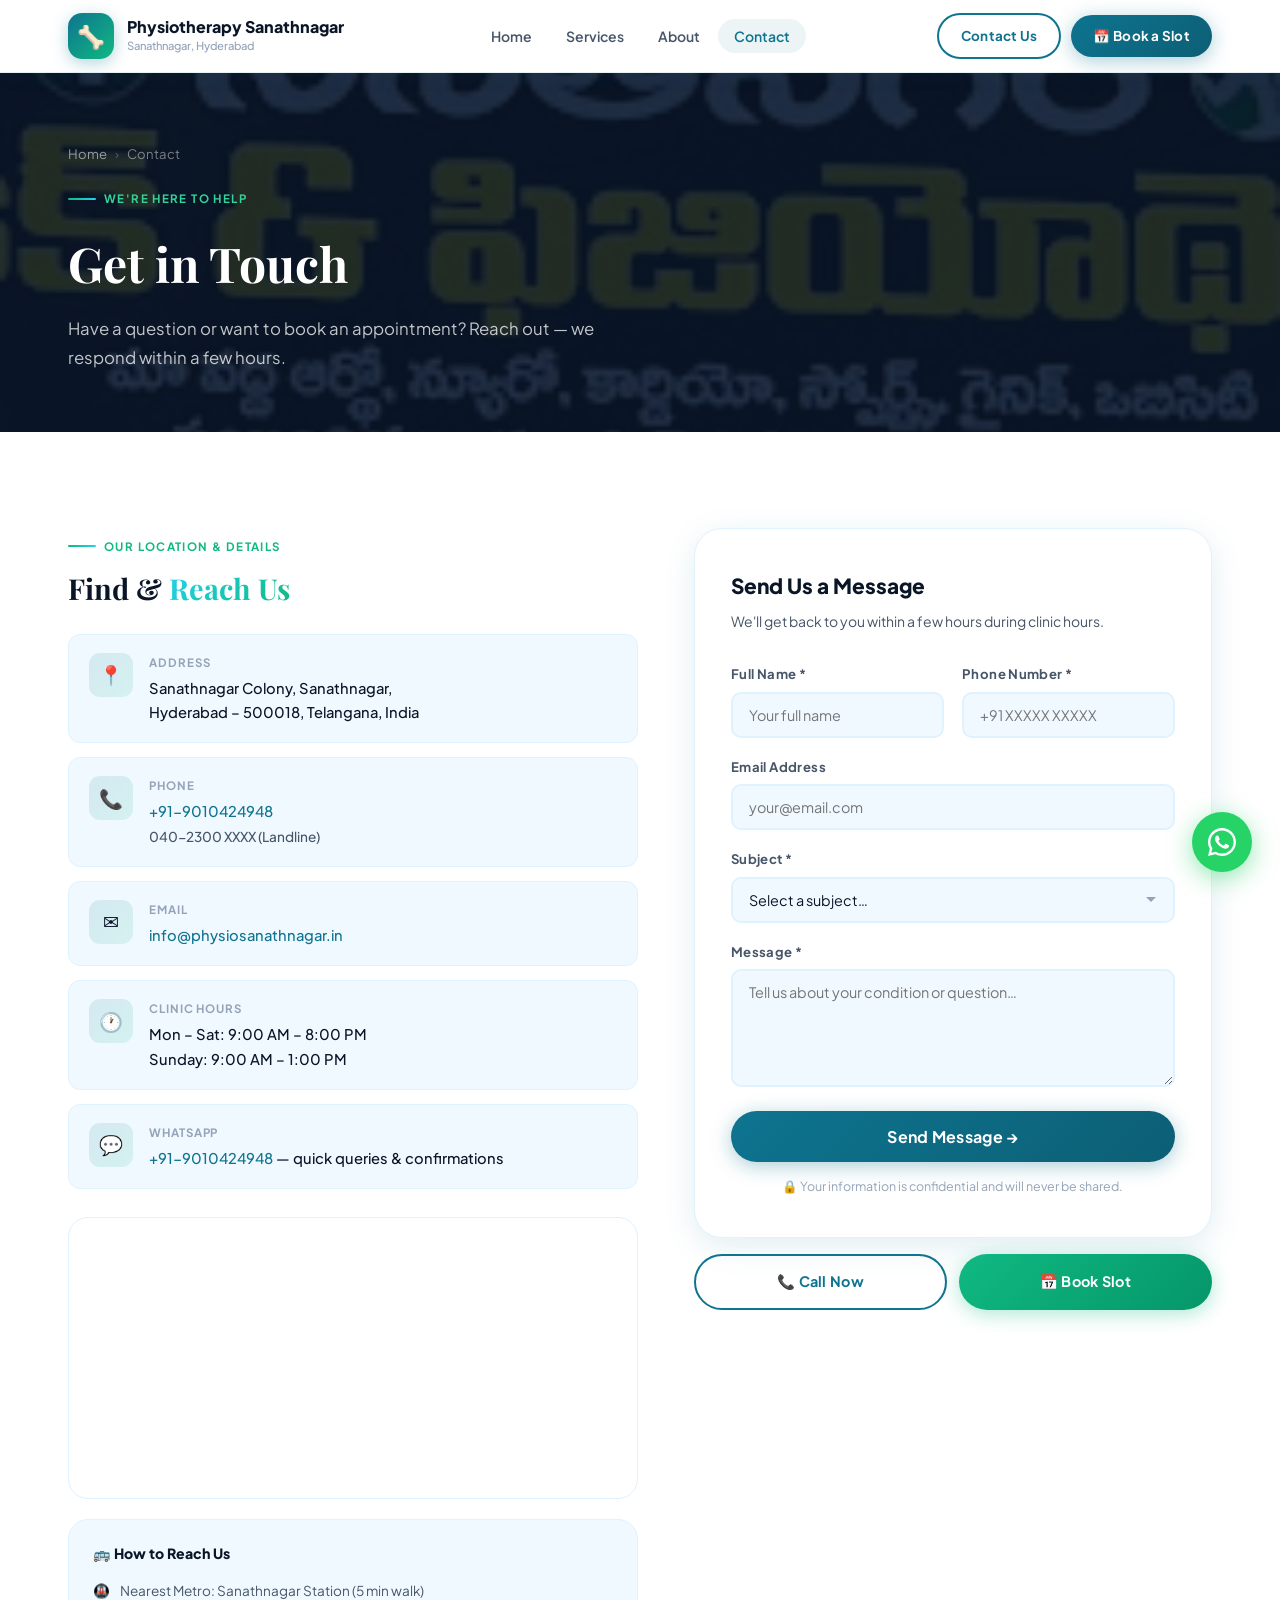
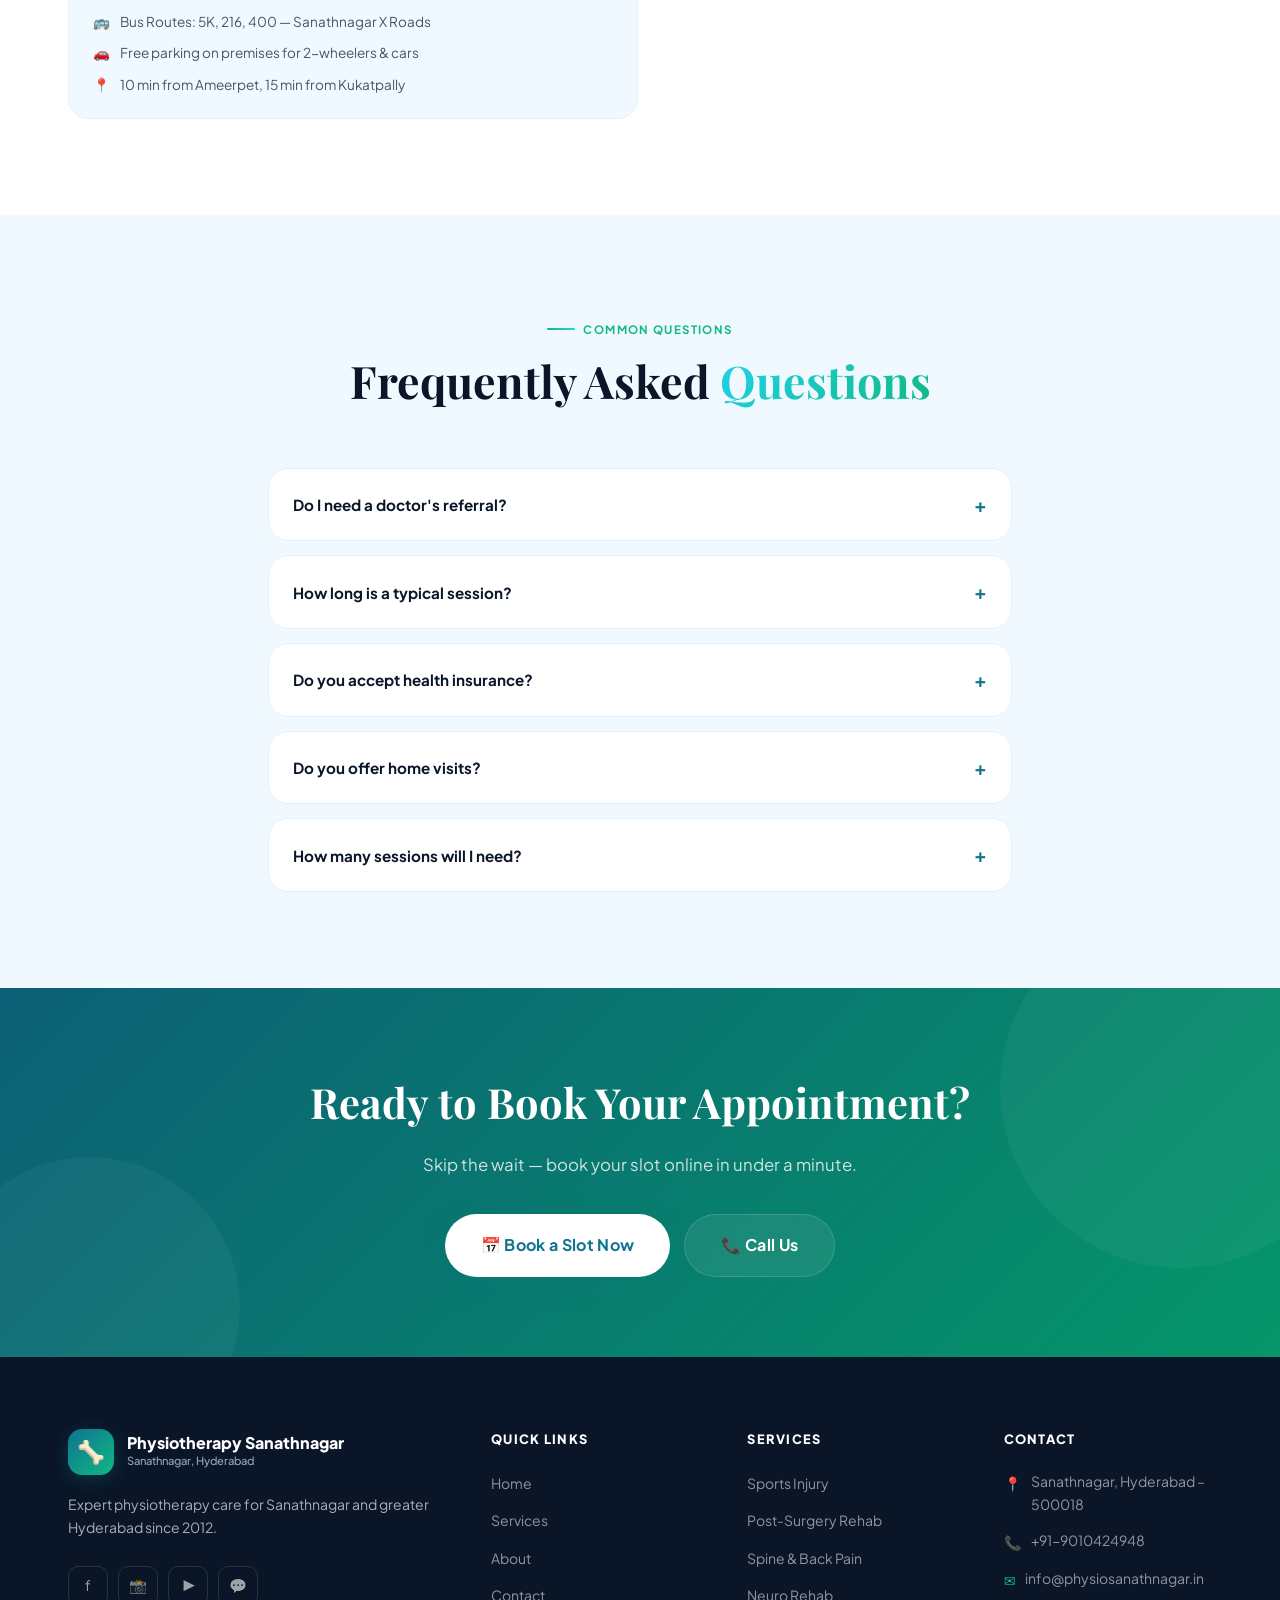
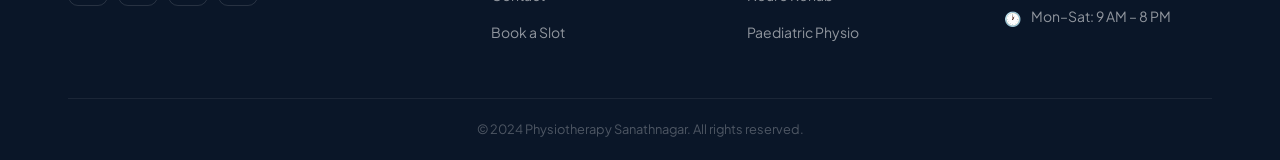
==== contact.html @ c2a73ce1 "Initial commit: Physiotherapy Sanathnagar website - 5-page static site (Home, Services, About, Conta" ====
﻿<!DOCTYPE html>
<html lang="en">
<head>
  <meta charset="UTF-8" />
  <meta name="viewport" content="width=device-width, initial-scale=1.0" />
  <title>Contact Us | Physiotherapy Sanathnagar, Hyderabad</title>
  <meta name="description" content="Contact Physiotherapy Sanathnagar. Call, email, or visit us at Sanathnagar, Hyderabad. Send us a message and we'll get back to you promptly." />
  <link rel="stylesheet" href="css/styles.css" />
</head>
<body>

<nav class="navbar">
  <div class="container">
    <div class="nav-inner">
      <a href="index.html" class="nav-logo">
        <div class="logo-icon">🦴</div>
        <div class="logo-text">
          <span class="logo-name">Physiotherapy Sanathnagar</span>
          <span class="logo-sub">Sanathnagar, Hyderabad</span>
        </div>
      </a>
      <ul class="nav-links">
        <li><a href="index.html">Home</a></li>
        <li><a href="services.html">Services</a></li>
        <li><a href="about.html">About</a></li>
        <li><a href="contact.html" class="active">Contact</a></li>
      </ul>
      <div class="nav-cta">
        <a href="contact.html" class="btn btn-outline btn-sm">Contact Us</a>
        <a href="booking.html" class="btn btn-primary btn-sm">📅 Book a Slot</a>
      </div>
      <button class="hamburger" aria-label="Toggle menu"><span></span><span></span><span></span></button>
    </div>
  </div>
  <div class="nav-mobile">
    <a href="index.html">Home</a>
    <a href="services.html">Services</a>
    <a href="about.html">About</a>
    <a href="contact.html" class="active">Contact</a>
    <div class="mobile-cta">
      <a href="contact.html" class="btn btn-outline">Contact Us</a>
      <a href="booking.html" class="btn btn-primary">📅 Book a Slot</a>
    </div>
  </div>
</nav>

<!-- PAGE HERO -->
<section class="page-hero">
  <div class="page-hero-bg" style="background-image:url('images/12.jpg');"></div>
  <div class="container page-hero-content">
    <div class="breadcrumb">
      <a href="index.html">Home</a><span class="breadcrumb-sep">›</span><span>Contact</span>
    </div>
    <div class="eyebrow" style="color:#34d399;">We're Here to Help</div>
    <h1>Get in Touch</h1>
    <p>Have a question or want to book an appointment? Reach out — we respond within a few hours.</p>
  </div>
</section>

<!-- CONTACT MAIN -->
<section class="section">
  <div class="container">
    <div class="contact-grid">

      <!-- Left: Info + Map -->
      <div class="fade-in-left">
        <div class="eyebrow">Our Location &amp; Details</div>
        <h2 class="section-title" style="font-size:1.8rem;">Find &amp; <span>Reach Us</span></h2>

        <div class="contact-info-cards" style="margin-top:28px;">
          <div class="contact-info-card">
            <div class="contact-info-icon">📍</div>
            <div>
              <div class="contact-info-label">Address</div>
              <div class="contact-info-value">Sanathnagar Colony, Sanathnagar,<br>Hyderabad – 500018, Telangana, India</div>
            </div>
          </div>
          <div class="contact-info-card">
            <div class="contact-info-icon">📞</div>
            <div>
              <div class="contact-info-label">Phone</div>
              <div class="contact-info-value">
                <a href="tel:+919010424948">+91-9010424948</a><br>
                <a href="tel:+914023000000" style="font-size:0.85rem;color:var(--text-mid);">040-2300 XXXX (Landline)</a>
              </div>
            </div>
          </div>
          <div class="contact-info-card">
            <div class="contact-info-icon">✉️</div>
            <div>
              <div class="contact-info-label">Email</div>
              <div class="contact-info-value"><a href="mailto:info@physiosanathnagar.in">info@physiosanathnagar.in</a></div>
            </div>
          </div>
          <div class="contact-info-card">
            <div class="contact-info-icon">🕐</div>
            <div>
              <div class="contact-info-label">Clinic Hours</div>
              <div class="contact-info-value">Mon – Sat: 9:00 AM – 8:00 PM<br>Sunday: 9:00 AM – 1:00 PM</div>
            </div>
          </div>
          <div class="contact-info-card">
            <div class="contact-info-icon">💬</div>
            <div>
              <div class="contact-info-label">WhatsApp</div>
              <div class="contact-info-value"><a href="https://wa.me/919010424948" target="_blank" rel="noopener">+91-9010424948</a> — quick queries &amp; confirmations</div>
            </div>
          </div>
        </div>

        <!-- Map -->
        <div class="map-embed">
          <iframe
            src="https://www.google.com/maps/embed?pb=!1m18!1m12!1m3!1d30454.0!2d78.4150!3d17.4500!2m3!1f0!2f0!3f0!3m2!1i1024!2i768!4f13.1!3m3!1m2!1s0x3bcb91b4c0b2b1a7%3A0x123456789abcdef!2sSanathnagar%2C+Hyderabad%2C+Telangana!5e0!3m2!1sen!2sin!4v1700000000000"
            allowfullscreen="" loading="lazy" referrerpolicy="no-referrer-when-downgrade"
            title="Physiotherapy Sanathnagar location">
          </iframe>
        </div>

        <!-- How to reach -->
        <div style="margin-top:20px;background:var(--bg);border:1px solid var(--border);border-radius:var(--radius-lg);padding:22px 24px;">
          <h4 style="font-size:0.88rem;font-weight:800;color:var(--text-dark);margin-bottom:14px;">🚌 How to Reach Us</h4>
          <ul style="list-style:none;display:flex;flex-direction:column;gap:9px;">
            <li style="font-size:0.85rem;color:var(--text-mid);display:flex;gap:10px;"><span>🚇</span>Nearest Metro: Sanathnagar Station (5 min walk)</li>
            <li style="font-size:0.85rem;color:var(--text-mid);display:flex;gap:10px;"><span>🚌</span>Bus Routes: 5K, 216, 400 — Sanathnagar X Roads</li>
            <li style="font-size:0.85rem;color:var(--text-mid);display:flex;gap:10px;"><span>🚗</span>Free parking on premises for 2-wheelers &amp; cars</li>
            <li style="font-size:0.85rem;color:var(--text-mid);display:flex;gap:10px;"><span>📍</span>10 min from Ameerpet, 15 min from Kukatpally</li>
          </ul>
        </div>
      </div>

      <!-- Right: Form -->
      <div class="fade-in-right">
        <div class="form-card">
          <div class="form-title">Send Us a Message</div>
          <div class="form-sub">We'll get back to you within a few hours during clinic hours.</div>

          <form data-demo>
            <div class="form-row">
              <div class="form-group">
                <label for="contact-name">Full Name *</label>
                <input type="text" id="contact-name" name="name" placeholder="Your full name" required />
              </div>
              <div class="form-group">
                <label for="contact-phone">Phone Number *</label>
                <input type="tel" id="contact-phone" name="phone" placeholder="+91 XXXXX XXXXX" required />
              </div>
            </div>
            <div class="form-group">
              <label for="contact-email">Email Address</label>
              <input type="email" id="contact-email" name="email" placeholder="your@email.com" />
            </div>
            <div class="form-group">
              <label for="contact-subject">Subject *</label>
              <select id="contact-subject" name="subject" required>
                <option value="" disabled selected>Select a subject…</option>
                <option>Appointment Enquiry</option>
                <option>Treatment Information</option>
                <option>Pricing &amp; Packages</option>
                <option>Insurance &amp; Billing</option>
                <option>Feedback / Testimonial</option>
                <option>Other</option>
              </select>
            </div>
            <div class="form-group">
              <label for="contact-message">Message *</label>
              <textarea id="contact-message" name="message" placeholder="Tell us about your condition or question…" rows="5" required></textarea>
            </div>
            <button type="submit" class="btn btn-primary form-submit">Send Message →</button>
            <p class="form-note">🔒 Your information is confidential and will never be shared.</p>
          </form>
          <div class="success-msg">
            ✅ <strong>Message received!</strong><br><br>
            Thank you for reaching out. We'll contact you within a few hours during clinic hours.
          </div>
        </div>

        <div style="margin-top:16px;display:grid;grid-template-columns:1fr 1fr;gap:12px;">
          <a href="tel:+919010424948" class="btn btn-outline" style="justify-content:center;">📞 Call Now</a>
          <a href="booking.html" class="btn btn-accent" style="justify-content:center;">📅 Book Slot</a>
        </div>
      </div>

    </div>
  </div>
</section>

<!-- FAQ -->
<section class="section section-alt">
  <div class="container" style="max-width:800px;">
    <div class="section-header center">
      <div class="eyebrow">Common Questions</div>
      <h2 class="section-title">Frequently Asked <span>Questions</span></h2>
    </div>
    <div style="display:flex;flex-direction:column;gap:14px;" class="fade-in">
      <details style="background:var(--bg-white);border:1.5px solid var(--border);border-radius:var(--radius-lg);padding:20px 24px;transition:border-color 0.2s;">
        <summary style="font-weight:700;color:var(--text-dark);cursor:pointer;font-size:0.95rem;list-style:none;display:flex;justify-content:space-between;align-items:center;">Do I need a doctor's referral? <span style="color:var(--primary);font-size:1.2rem;">+</span></summary>
        <p style="margin-top:12px;font-size:0.875rem;color:var(--text-mid);line-height:1.7;">No referral needed — you can book directly. However, if you have X-rays, MRI scans, or medical reports, please bring them as they help us plan your treatment.</p>
      </details>
      <details style="background:var(--bg-white);border:1.5px solid var(--border);border-radius:var(--radius-lg);padding:20px 24px;">
        <summary style="font-weight:700;color:var(--text-dark);cursor:pointer;font-size:0.95rem;list-style:none;display:flex;justify-content:space-between;align-items:center;">How long is a typical session? <span style="color:var(--primary);font-size:1.2rem;">+</span></summary>
        <p style="margin-top:12px;font-size:0.875rem;color:var(--text-mid);line-height:1.7;">Initial assessment sessions are 45–60 minutes. Follow-up treatment sessions are 30–45 minutes. Duration varies based on your condition and treatment required.</p>
      </details>
      <details style="background:var(--bg-white);border:1.5px solid var(--border);border-radius:var(--radius-lg);padding:20px 24px;">
        <summary style="font-weight:700;color:var(--text-dark);cursor:pointer;font-size:0.95rem;list-style:none;display:flex;justify-content:space-between;align-items:center;">Do you accept health insurance? <span style="color:var(--primary);font-size:1.2rem;">+</span></summary>
        <p style="margin-top:12px;font-size:0.875rem;color:var(--text-mid);line-height:1.7;">Yes — we work with major health insurance providers including Medi-Assist, Star Health, and government schemes like Aarogyasri/EHS. Call us to confirm your plan.</p>
      </details>
      <details style="background:var(--bg-white);border:1.5px solid var(--border);border-radius:var(--radius-lg);padding:20px 24px;">
        <summary style="font-weight:700;color:var(--text-dark);cursor:pointer;font-size:0.95rem;list-style:none;display:flex;justify-content:space-between;align-items:center;">Do you offer home visits? <span style="color:var(--primary);font-size:1.2rem;">+</span></summary>
        <p style="margin-top:12px;font-size:0.875rem;color:var(--text-mid);line-height:1.7;">Yes — home visits are available for post-surgery, elderly, or bedridden patients in Hyderabad. Call us to discuss availability and charges.</p>
      </details>
      <details style="background:var(--bg-white);border:1.5px solid var(--border);border-radius:var(--radius-lg);padding:20px 24px;">
        <summary style="font-weight:700;color:var(--text-dark);cursor:pointer;font-size:0.95rem;list-style:none;display:flex;justify-content:space-between;align-items:center;">How many sessions will I need? <span style="color:var(--primary);font-size:1.2rem;">+</span></summary>
        <p style="margin-top:12px;font-size:0.875rem;color:var(--text-mid);line-height:1.7;">It depends on your condition and your body's response. After an initial assessment, our physiotherapist will give you a clear treatment plan with an estimated number of sessions.</p>
      </details>
    </div>
  </div>
</section>

<!-- CTA -->
<section class="cta-banner">
  <div class="container">
    <h2>Ready to Book Your Appointment?</h2>
    <p>Skip the wait — book your slot online in under a minute.</p>
    <div class="cta-actions">
      <a href="booking.html" class="btn btn-white btn-lg">📅 Book a Slot Now</a>
      <a href="tel:+919010424948" class="btn btn-glass btn-lg">📞 Call Us</a>
    </div>
  </div>
</section>

<footer class="footer">
  <div class="container">
    <div class="footer-grid">
      <div class="footer-brand">
        <a href="index.html" class="nav-logo"><div class="logo-icon">🦴</div><div class="logo-text"><span class="logo-name" style="color:#fff;">Physiotherapy Sanathnagar</span><span class="logo-sub">Sanathnagar, Hyderabad</span></div></a>
        <p>Expert physiotherapy care for Sanathnagar and greater Hyderabad since 2012.</p>
        <div class="social-links"><a href="#" class="social-link">f</a><a href="#" class="social-link">📸</a><a href="#" class="social-link">▶</a><a href="#" class="social-link">💬</a></div>
      </div>
      <div class="footer-col"><h4>Quick Links</h4><ul class="footer-links"><li><a href="index.html">Home</a></li><li><a href="services.html">Services</a></li><li><a href="about.html">About</a></li><li><a href="contact.html">Contact</a></li><li><a href="booking.html">Book a Slot</a></li></ul></div>
      <div class="footer-col"><h4>Services</h4><ul class="footer-links"><li><a href="services.html">Sports Injury</a></li><li><a href="services.html">Post-Surgery Rehab</a></li><li><a href="services.html">Spine &amp; Back Pain</a></li><li><a href="services.html">Neuro Rehab</a></li><li><a href="services.html">Paediatric Physio</a></li></ul></div>
      <div class="footer-col"><h4>Contact</h4><ul class="footer-contact-items"><li class="footer-contact-item"><span class="icon">📍</span><span>Sanathnagar, Hyderabad – 500018</span></li><li class="footer-contact-item"><span class="icon">📞</span><a href="tel:+919010424948" style="color:rgba(255,255,255,0.55)">+91-9010424948</a></li><li class="footer-contact-item"><span class="icon">✉️</span><a href="mailto:info@physiosanathnagar.in" style="color:rgba(255,255,255,0.55)">info@physiosanathnagar.in</a></li><li class="footer-contact-item"><span class="icon">🕐</span><span>Mon–Sat: 9 AM – 8 PM</span></li></ul></div>
    </div>
    <div class="footer-bottom"><p>© 2024 Physiotherapy Sanathnagar. All rights reserved.</p></div>
  </div>
</footer>

<script src="js/main.js"></script>
<!-- WhatsApp Floating Button -->
<div class="wa-float" id="waFloat">
  <div class="wa-bubble" id="waBubble" style="display:none;">
    <button class="wa-btn-close" onclick="document.getElementById('waBubble').style.display='none'" aria-label="Close">&#x2715;</button>
    <div class="wa-name">Physiotherapy Sanathnagar</div>
    <div class="wa-status">Online &mdash; typically replies instantly</div>
    <div style="font-size:0.82rem;color:#333;line-height:1.5;">&#128075; Hi! How can we help?<br>Book a slot or ask us anything.</div>
  </div>
  <a href="https://wa.me/919010424948?text=Hi%2C+I+would+like+to+book+a+physiotherapy+appointment." target="_blank" rel="noopener" class="wa-btn" id="waBtn" aria-label="Chat on WhatsApp" title="Chat on WhatsApp">
    <svg viewBox="0 0 32 32" width="32" height="32" fill="white" xmlns="http://www.w3.org/2000/svg"><path d="M16 2C8.268 2 2 8.268 2 16c0 2.492.666 4.83 1.83 6.847L2 30l7.37-1.793A13.94 13.94 0 0016 30c7.732 0 14-6.268 14-14S23.732 2 16 2zm0 25.6a11.56 11.56 0 01-5.9-1.61l-.423-.25-4.37 1.063 1.097-4.26-.277-.436A11.56 11.56 0 014.4 16c0-6.396 5.204-11.6 11.6-11.6S27.6 9.604 27.6 16 22.396 27.6 16 27.6zm6.345-8.676c-.347-.174-2.056-1.014-2.374-1.13-.318-.115-.55-.173-.78.174-.23.347-.893 1.13-1.095 1.362-.202.23-.404.26-.75.086-.347-.174-1.466-.54-2.793-1.722-1.032-.92-1.73-2.056-1.933-2.402-.202-.347-.022-.534.152-.706.157-.157.347-.405.52-.607.174-.202.231-.347.347-.578.115-.23.057-.433-.029-.607-.086-.174-.78-1.879-1.07-2.574-.28-.676-.567-.584-.78-.595l-.664-.012c-.23 0-.607.087-.924.433-.318.347-1.212 1.184-1.212 2.888s1.24 3.35 1.413 3.58c.173.231 2.44 3.726 5.911 5.225.827.357 1.472.57 1.975.73.83.263 1.585.226 2.183.137.666-.1 2.056-.84 2.346-1.65.29-.81.29-1.505.202-1.65-.086-.144-.317-.23-.664-.404z"/></svg>
  </a>
</div>
<script>
(function(){
  setTimeout(function(){ document.getElementById("waBubble").style.display="block"; }, 3500);
  document.getElementById("waBtn").addEventListener("click", function(){ document.getElementById("waBubble").style.display="none"; });
})();
</script>
</body>
</html>
---- css/styles.css ----
/* ============================================
   Physiotherapy Sanathnagar — Premium Styles
   ============================================ */

@import url('https://fonts.googleapis.com/css2?family=Plus+Jakarta+Sans:wght@300;400;500;600;700;800&family=Playfair+Display:wght@600;700;800&display=swap');

:root {
  --primary:       #0e7490;
  --primary-dark:  #0c5f75;
  --primary-light: #22d3ee;
  --accent:        #10b981;
  --accent-dark:   #059669;
  --gold:          #f59e0b;
  --navy:          #0a1628;
  --navy-2:        #0f2040;
  --bg:            #f0f9ff;
  --bg-white:      #ffffff;
  --text-dark:     #0a1628;
  --text-mid:      #475569;
  --text-light:    #94a3b8;
  --border:        #e0f2fe;
  --glass:         rgba(255,255,255,0.08);
  --glass-border:  rgba(255,255,255,0.15);
  --shadow-sm:     0 2px 8px rgba(14,116,144,0.08);
  --shadow:        0 8px 32px rgba(14,116,144,0.12);
  --shadow-lg:     0 20px 60px rgba(14,116,144,0.2);
  --shadow-dark:   0 20px 60px rgba(0,0,0,0.3);
  --radius:        12px;
  --radius-lg:     20px;
  --radius-xl:     28px;
  --transition:    0.3s cubic-bezier(0.4,0,0.2,1);
  --font:          'Plus Jakarta Sans', system-ui, sans-serif;
  --font-display:  'Playfair Display', Georgia, serif;
}

*, *::before, *::after { margin:0; padding:0; box-sizing:border-box; }
html { scroll-behavior:smooth; }

body {
  font-family: var(--font);
  background: var(--bg-white);
  color: var(--text-dark);
  line-height: 1.65;
  font-size: 16px;
  overflow-x: hidden;
}

img { max-width:100%; display:block; }
a { color:var(--primary); text-decoration:none; transition:color var(--transition); }

/* ── UTILITIES ── */
.container { max-width:1200px; margin:0 auto; padding:0 28px; }
.section { padding:96px 0; }
.section-dark { background:var(--navy); color:#fff; }
.section-teal { background:linear-gradient(135deg,var(--primary-dark),var(--accent-dark)); color:#fff; }
.section-alt { background:var(--bg); }

.eyebrow {
  display:inline-flex; align-items:center; gap:8px;
  font-size:0.72rem; font-weight:700; letter-spacing:0.12em;
  text-transform:uppercase; color:var(--accent);
  margin-bottom:16px;
}
.eyebrow::before {
  content:''; width:28px; height:2px;
  background:linear-gradient(90deg,var(--accent),var(--primary-light));
  border-radius:2px;
}

.section-title {
  font-family: var(--font-display);
  font-size: clamp(1.9rem, 3.5vw, 2.8rem);
  font-weight: 700;
  line-height: 1.18;
  color: var(--text-dark);
}
.section-title.light { color:#fff; }

.section-title span {
  background: linear-gradient(135deg, var(--primary-light), var(--accent));
  -webkit-background-clip: text;
  -webkit-text-fill-color: transparent;
  background-clip: text;
}

.section-sub {
  font-size:1.05rem; color:var(--text-mid); max-width:520px;
  margin-top:14px; line-height:1.75;
}
.section-sub.light { color:rgba(255,255,255,0.72); }

.section-header { margin-bottom:60px; }
.section-header.center { text-align:center; }
.section-header.center .section-sub { margin:14px auto 0; }

/* ── BUTTONS ── */
.btn {
  display:inline-flex; align-items:center; gap:9px;
  padding:14px 30px; border-radius:50px;
  font-size:0.9rem; font-weight:700; font-family:var(--font);
  cursor:pointer; border:none; transition:all var(--transition);
  letter-spacing:0.02em; text-align:center; white-space:nowrap;
}
.btn-primary {
  background:linear-gradient(135deg,var(--primary),var(--primary-dark));
  color:#fff; box-shadow:0 4px 20px rgba(14,116,144,0.35);
}
.btn-primary:hover {
  transform:translateY(-3px);
  box-shadow:0 8px 32px rgba(14,116,144,0.5);
  color:#fff;
}
.btn-accent {
  background:linear-gradient(135deg,var(--accent),var(--accent-dark));
  color:#fff; box-shadow:0 4px 20px rgba(16,185,129,0.35);
}
.btn-accent:hover {
  transform:translateY(-3px);
  box-shadow:0 8px 32px rgba(16,185,129,0.5);
  color:#fff;
}
.btn-outline {
  background:transparent; color:var(--primary);
  border:2px solid var(--primary);
}
.btn-outline:hover { background:var(--primary); color:#fff; transform:translateY(-2px); }
.btn-glass {
  background:var(--glass); color:#fff;
  border:1.5px solid var(--glass-border);
  backdrop-filter:blur(10px);
}
.btn-glass:hover { background:rgba(255,255,255,0.15); color:#fff; transform:translateY(-2px); }
.btn-white { background:#fff; color:var(--primary); box-shadow:var(--shadow); }
.btn-white:hover { transform:translateY(-3px); box-shadow:var(--shadow-lg); color:var(--primary-dark); }
.btn-sm { padding:10px 22px; font-size:0.84rem; }
.btn-lg { padding:17px 36px; font-size:1rem; }

/* ── NAVBAR ── */
.navbar {
  position:sticky; top:0; z-index:1000;
  background:rgba(255,255,255,0.95);
  backdrop-filter:blur(20px);
  border-bottom:1px solid rgba(14,116,144,0.1);
  box-shadow:0 2px 20px rgba(14,116,144,0.06);
}
.nav-inner {
  display:flex; align-items:center;
  justify-content:space-between; height:72px;
}
.nav-logo { display:flex; align-items:center; gap:13px; text-decoration:none; }
.logo-icon {
  width:46px; height:46px;
  background:linear-gradient(135deg,var(--primary),var(--accent));
  border-radius:14px; display:flex; align-items:center;
  justify-content:center; color:#fff; font-size:1.4rem; flex-shrink:0;
  box-shadow:0 4px 16px rgba(14,116,144,0.3);
}
.logo-text { display:flex; flex-direction:column; }
.logo-name { font-size:1rem; font-weight:800; color:var(--navy); line-height:1.1; }
.logo-sub { font-size:0.7rem; color:var(--text-light); font-weight:500; }

.nav-links { display:flex; align-items:center; gap:2px; list-style:none; }
.nav-links a {
  padding:8px 16px; border-radius:50px;
  font-size:0.875rem; font-weight:600; color:var(--text-mid);
  transition:all var(--transition); position:relative;
}
.nav-links a:hover, .nav-links a.active {
  color:var(--primary); background:rgba(14,116,144,0.08);
}

.nav-cta { display:flex; align-items:center; gap:10px; }
.hamburger {
  display:none; flex-direction:column; gap:5px;
  background:none; border:none; cursor:pointer; padding:8px;
}
.hamburger span {
  display:block; width:24px; height:2.5px;
  background:var(--navy); border-radius:3px; transition:all var(--transition);
}

.nav-mobile {
  display:none; flex-direction:column;
  background:#fff; border-top:1px solid var(--border);
  padding:12px 0 20px;
}
.nav-mobile.open { display:flex; }
.nav-mobile a {
  padding:13px 28px; font-size:0.95rem; font-weight:600;
  color:var(--text-mid); border-bottom:1px solid var(--border); display:block;
}
.nav-mobile a:hover, .nav-mobile a.active { color:var(--primary); background:var(--bg); }
.nav-mobile .mobile-cta {
  margin:16px 24px 0;
  display:flex; flex-direction:column; gap:10px;
}
.nav-mobile .mobile-cta .btn { justify-content:center; }

@media(max-width:860px) {
  .nav-links, .nav-cta { display:none; }
  .hamburger { display:flex; }
}

/* ── HERO ── */
.hero {
  background:var(--navy);
  position:relative; overflow:hidden;
  min-height:92vh; display:flex; align-items:center;
}

.hero-bg-image {
  position:absolute; inset:0;
  background:url('../images/2.jpg') center/cover no-repeat;
  opacity:0.18;
  filter:blur(2px);
}

.hero-grid {
  display:grid; grid-template-columns:1fr 1fr;
  gap:70px; align-items:center;
  padding:80px 0 70px;
  position:relative; z-index:1;
}

.hero-eyebrow {
  display:inline-flex; align-items:center; gap:10px;
  background:rgba(16,185,129,0.15); border:1px solid rgba(16,185,129,0.3);
  color:#34d399; font-size:0.75rem; font-weight:700;
  letter-spacing:0.1em; text-transform:uppercase;
  padding:7px 16px; border-radius:50px; margin-bottom:24px;
}
.hero-eyebrow .dot {
  width:7px; height:7px; border-radius:50%;
  background:#34d399; animation:pulse 2s infinite;
}
@keyframes pulse {
  0%,100% { opacity:1; transform:scale(1); }
  50% { opacity:0.5; transform:scale(1.4); }
}

.hero h1 {
  font-family:var(--font-display);
  font-size:clamp(2.4rem,4.5vw,3.6rem);
  font-weight:800; color:#fff; line-height:1.12;
  margin-bottom:22px;
}
.hero h1 .gradient-text {
  background:linear-gradient(135deg,var(--primary-light),#34d399);
  -webkit-background-clip:text; -webkit-text-fill-color:transparent; background-clip:text;
}

.hero-desc {
  font-size:1.08rem; color:rgba(255,255,255,0.72);
  margin-bottom:38px; line-height:1.8; max-width:480px;
}

.hero-actions { display:flex; gap:14px; flex-wrap:wrap; margin-bottom:52px; }

.hero-stats {
  display:grid; grid-template-columns:repeat(3,1fr);
  gap:1px; background:rgba(255,255,255,0.08);
  border:1px solid rgba(255,255,255,0.1);
  border-radius:16px; overflow:hidden;
}
.hero-stat {
  background:rgba(255,255,255,0.04);
  padding:20px 18px; text-align:center;
  transition:background var(--transition);
}
.hero-stat:hover { background:rgba(255,255,255,0.08); }
.hero-stat-num {
  font-size:1.9rem; font-weight:800;
  background:linear-gradient(135deg,var(--primary-light),#34d399);
  -webkit-background-clip:text; -webkit-text-fill-color:transparent; background-clip:text;
  line-height:1; margin-bottom:5px;
}
.hero-stat-label { font-size:0.75rem; color:rgba(255,255,255,0.55); font-weight:500; }

/* Hero Right — Image stack */
.hero-visual { position:relative; height:560px; }

.hero-img-main {
  position:absolute; top:0; left:30px; right:0; bottom:60px;
  border-radius:var(--radius-xl);
  overflow:hidden;
  box-shadow:var(--shadow-dark);
}
.hero-img-main img { width:100%; height:100%; object-fit:cover; }

.hero-img-secondary {
  position:absolute; bottom:0; left:0; width:52%;
  border-radius:var(--radius-lg);
  overflow:hidden;
  border:4px solid var(--navy);
  box-shadow:var(--shadow-dark);
}
.hero-img-secondary img { width:100%; height:180px; object-fit:cover; }

.hero-badge {
  position:absolute; top:24px; right:24px;
  background:rgba(10,22,40,0.9); backdrop-filter:blur(16px);
  border:1px solid rgba(255,255,255,0.12);
  border-radius:14px; padding:14px 18px;
  display:flex; gap:12px; align-items:center;
  box-shadow:0 8px 32px rgba(0,0,0,0.3);
}
.hero-badge-icon { font-size:1.6rem; }
.hero-badge-text { display:flex; flex-direction:column; }
.hero-badge-num { font-size:1.3rem; font-weight:800; color:#fff; line-height:1; }
.hero-badge-label { font-size:0.72rem; color:rgba(255,255,255,0.55); }

.hero-badge-2 {
  position:absolute; bottom:80px; right:10px;
  background:linear-gradient(135deg,var(--accent),var(--accent-dark));
  border-radius:50px; padding:10px 18px;
  display:flex; align-items:center; gap:8px;
  box-shadow:0 8px 24px rgba(16,185,129,0.4);
  color:#fff; font-size:0.82rem; font-weight:700;
  animation:float 3s ease-in-out infinite;
}
@keyframes float {
  0%,100% { transform:translateY(0); }
  50% { transform:translateY(-8px); }
}

@media(max-width:880px) {
  .hero-grid { grid-template-columns:1fr; gap:48px; }
  .hero-visual { height:380px; }
  .hero-img-main { left:0; bottom:48px; }
}

/* ── TRUST STRIP ── */
.trust-strip {
  background:var(--bg-white);
  border-bottom:1px solid var(--border);
  padding:0;
}
.trust-inner {
  display:flex; overflow-x:auto;
  scrollbar-width:none;
}
.trust-inner::-webkit-scrollbar { display:none; }
.trust-item {
  flex:1; min-width:180px;
  display:flex; flex-direction:column; align-items:center; gap:6px;
  padding:22px 16px;
  border-right:1px solid var(--border);
  transition:background var(--transition);
}
.trust-item:last-child { border-right:none; }
.trust-item:hover { background:var(--bg); }
.trust-item-icon { font-size:1.5rem; }
.trust-item-label { font-size:0.8rem; font-weight:700; color:var(--text-dark); text-align:center; }
.trust-item-sub { font-size:0.72rem; color:var(--text-light); text-align:center; }

/* ── SERVICES GRID ── */
.services-grid-new {
  display:grid;
  grid-template-columns:repeat(auto-fill,minmax(310px,1fr));
  gap:24px;
}
.service-card-new {
  background:var(--bg-white);
  border:1px solid var(--border);
  border-radius:var(--radius-lg);
  overflow:hidden;
  transition:all var(--transition);
  position:relative;
  group:true;
}
.service-card-new:hover {
  transform:translateY(-6px);
  box-shadow:var(--shadow-lg);
  border-color:transparent;
}
.service-card-img {
  height:200px; overflow:hidden; position:relative;
}
.service-card-img img {
  width:100%; height:100%; object-fit:cover;
  transition:transform 0.5s ease;
}
.service-card-new:hover .service-card-img img { transform:scale(1.07); }
.service-card-img-overlay {
  position:absolute; inset:0;
  background:linear-gradient(to top,rgba(10,22,40,0.6),transparent);
}
.service-card-body { padding:24px 22px; }
.service-card-icon {
  width:46px; height:46px;
  background:linear-gradient(135deg,rgba(14,116,144,0.1),rgba(16,185,129,0.1));
  border-radius:12px; display:flex; align-items:center; justify-content:center;
  font-size:1.4rem; margin-bottom:14px;
}
.service-card-body h3 {
  font-size:1.05rem; font-weight:700; color:var(--text-dark); margin-bottom:8px;
}
.service-card-body p {
  font-size:0.875rem; color:var(--text-mid); line-height:1.65;
}
.service-card-arrow {
  display:inline-flex; align-items:center; gap:6px;
  font-size:0.8rem; font-weight:700; color:var(--primary); margin-top:14px;
  transition:gap var(--transition);
}
.service-card-new:hover .service-card-arrow { gap:10px; }

/* ── IMAGE GALLERY ── */
.gallery-grid {
  display:grid;
  grid-template-columns:repeat(4,1fr);
  grid-auto-rows:200px;
  gap:12px;
}
.gallery-item {
  overflow:hidden; border-radius:var(--radius);
  position:relative; cursor:pointer;
}
.gallery-item.tall { grid-row:span 2; }
.gallery-item.wide { grid-column:span 2; }
.gallery-item img {
  width:100%; height:100%; object-fit:cover;
  transition:transform 0.5s ease;
}
.gallery-item:hover img { transform:scale(1.08); }
.gallery-overlay {
  position:absolute; inset:0;
  background:linear-gradient(to top,rgba(14,116,144,0.7),transparent);
  opacity:0; transition:opacity var(--transition);
  display:flex; align-items:flex-end; padding:16px;
}
.gallery-item:hover .gallery-overlay { opacity:1; }
.gallery-overlay-text {
  font-size:0.82rem; font-weight:600; color:#fff;
}

@media(max-width:860px) {
  .gallery-grid { grid-template-columns:repeat(2,1fr); }
  .gallery-item.wide { grid-column:span 1; }
}
@media(max-width:480px) {
  .gallery-grid { grid-template-columns:1fr 1fr; grid-auto-rows:150px; }
}

/* ── WHY US ── */
.why-layout {
  display:grid; grid-template-columns:1fr 1fr; gap:72px; align-items:center;
}
.why-image-stack { position:relative; }
.why-img-bg {
  border-radius:var(--radius-xl); overflow:hidden;
  box-shadow:var(--shadow-lg);
}
.why-img-bg img { width:100%; aspect-ratio:4/3; object-fit:cover; }

.why-img-small {
  position:absolute; bottom:-28px; right:-24px;
  width:200px; border-radius:var(--radius-lg); overflow:hidden;
  border:4px solid var(--bg-white);
  box-shadow:var(--shadow-lg);
}
.why-img-small img { width:100%; height:160px; object-fit:cover; }

.why-badge {
  position:absolute; top:24px; left:-24px;
  background:var(--navy); border-radius:var(--radius);
  padding:16px 20px; text-align:center;
  box-shadow:var(--shadow-dark);
  border:1px solid rgba(255,255,255,0.06);
}
.why-badge-num {
  font-size:2rem; font-weight:800;
  background:linear-gradient(135deg,var(--primary-light),#34d399);
  -webkit-background-clip:text; -webkit-text-fill-color:transparent; background-clip:text;
  line-height:1;
}
.why-badge-text { font-size:0.72rem; color:rgba(255,255,255,0.55); margin-top:4px; }

.why-features { margin-top:32px; display:flex; flex-direction:column; gap:18px; }
.why-feature {
  display:flex; gap:16px; align-items:flex-start;
  padding:18px 20px; border-radius:var(--radius);
  border:1px solid var(--border); background:var(--bg-white);
  transition:all var(--transition);
}
.why-feature:hover {
  border-color:var(--primary); transform:translateX(6px);
  box-shadow:var(--shadow-sm);
}
.why-feature-icon {
  width:42px; height:42px; border-radius:10px; flex-shrink:0;
  background:linear-gradient(135deg,rgba(14,116,144,0.12),rgba(16,185,129,0.12));
  display:flex; align-items:center; justify-content:center; font-size:1.2rem;
  margin-top:1px;
}
.why-feature-title { font-size:0.95rem; font-weight:700; color:var(--text-dark); margin-bottom:4px; }
.why-feature-desc { font-size:0.85rem; color:var(--text-mid); line-height:1.55; }

@media(max-width:860px) {
  .why-layout { grid-template-columns:1fr; gap:48px; }
  .why-img-small { right:0; }
  .why-badge { left:auto; right:220px; }
}

/* ── TESTIMONIALS ── */
.testimonials-grid {
  display:grid; grid-template-columns:repeat(auto-fill,minmax(320px,1fr)); gap:24px;
}
.testimonial-card {
  background:rgba(255,255,255,0.05);
  border:1px solid rgba(255,255,255,0.1);
  border-radius:var(--radius-lg); padding:30px;
  transition:all var(--transition); position:relative;
}
.testimonial-card::before {
  content:'"'; position:absolute; top:16px; right:24px;
  font-size:5rem; line-height:1;
  font-family:var(--font-display); color:rgba(34,211,238,0.15);
  pointer-events:none;
}
.testimonial-card:hover {
  background:rgba(255,255,255,0.08);
  border-color:rgba(255,255,255,0.18);
  transform:translateY(-4px);
}
.stars { color:var(--gold); letter-spacing:3px; font-size:0.9rem; margin-bottom:16px; }
.testimonial-text {
  font-size:0.93rem; color:rgba(255,255,255,0.75);
  line-height:1.75; margin-bottom:20px; font-style:italic;
}
.testimonial-author { display:flex; align-items:center; gap:12px; }
.author-avatar {
  width:44px; height:44px; border-radius:50%; flex-shrink:0;
  background:linear-gradient(135deg,var(--primary),var(--accent));
  display:flex; align-items:center; justify-content:center;
  color:#fff; font-weight:800; font-size:1rem;
}
.author-name { font-size:0.9rem; font-weight:700; color:#fff; }
.author-loc { font-size:0.76rem; color:rgba(255,255,255,0.45); margin-top:2px; }

/* ── STATS BAR ── */
.stats-bar {
  background:linear-gradient(135deg,var(--navy),#0d2a3e);
  padding:60px 0; position:relative; overflow:hidden;
}
.stats-bar::before {
  content:''; position:absolute; inset:0;
  background:url('../images/8.jpg') center/cover no-repeat;
  opacity:0.06;
}
.stats-grid {
  display:grid; grid-template-columns:repeat(4,1fr); gap:32px;
  position:relative; z-index:1;
}
.stat-item { text-align:center; }
.stat-num-big {
  font-size:clamp(2rem,4vw,3rem); font-weight:800;
  background:linear-gradient(135deg,var(--primary-light),#34d399);
  -webkit-background-clip:text; -webkit-text-fill-color:transparent; background-clip:text;
  line-height:1; margin-bottom:8px;
}
.stat-label-big { font-size:0.88rem; color:rgba(255,255,255,0.6); font-weight:500; }
@media(max-width:640px) {
  .stats-grid { grid-template-columns:repeat(2,1fr); }
}

/* ── CTA BANNER ── */
.cta-banner {
  background:linear-gradient(135deg,#0c5f75,var(--accent-dark));
  position:relative; overflow:hidden; padding:80px 0; text-align:center;
}
.cta-banner::before {
  content:''; position:absolute; top:-80px; right:-80px;
  width:360px; height:360px; border-radius:50%;
  background:rgba(255,255,255,0.04);
}
.cta-banner::after {
  content:''; position:absolute; bottom:-100px; left:-60px;
  width:300px; height:300px; border-radius:50%;
  background:rgba(255,255,255,0.04);
}
.cta-banner h2 {
  font-family:var(--font-display);
  font-size:clamp(1.8rem,3.5vw,2.6rem);
  font-weight:700; color:#fff; margin-bottom:14px; position:relative; z-index:1;
}
.cta-banner p {
  font-size:1.05rem; color:rgba(255,255,255,0.8);
  margin-bottom:36px; max-width:480px;
  margin-left:auto; margin-right:auto; position:relative; z-index:1;
}
.cta-actions { display:flex; justify-content:center; gap:14px; flex-wrap:wrap; position:relative; z-index:1; }

/* ── FOOTER ── */
.footer { background:var(--navy); color:rgba(255,255,255,0.65); padding:72px 0 0; }
.footer-grid {
  display:grid; grid-template-columns:1.8fr 1fr 1fr 1fr;
  gap:48px; padding-bottom:52px;
  border-bottom:1px solid rgba(255,255,255,0.07);
}
.footer-brand p { font-size:0.875rem; line-height:1.7; margin:18px 0 26px; }
.social-links { display:flex; gap:10px; }
.social-link {
  width:40px; height:40px; border-radius:10px;
  border:1px solid rgba(255,255,255,0.12);
  display:flex; align-items:center; justify-content:center;
  color:rgba(255,255,255,0.6); font-size:0.9rem;
  transition:all var(--transition);
}
.social-link:hover { background:var(--primary); border-color:var(--primary); color:#fff; transform:translateY(-2px); }
.footer-col h4 {
  font-size:0.8rem; font-weight:800; letter-spacing:0.1em;
  text-transform:uppercase; color:#fff; margin-bottom:20px;
}
.footer-links { list-style:none; display:flex; flex-direction:column; gap:11px; }
.footer-links a { font-size:0.875rem; color:rgba(255,255,255,0.55); transition:color var(--transition); }
.footer-links a:hover { color:var(--primary-light); padding-left:4px; }
.footer-contact-items { list-style:none; display:flex; flex-direction:column; gap:13px; }
.footer-contact-item { display:flex; gap:10px; font-size:0.875rem; color:rgba(255,255,255,0.55); align-items:flex-start; }
.footer-contact-item .icon { color:var(--accent); margin-top:2px; flex-shrink:0; }
.footer-bottom {
  padding:20px 0; text-align:center;
  font-size:0.8rem; color:rgba(255,255,255,0.28);
}

@media(max-width:960px) { .footer-grid { grid-template-columns:1fr 1fr; } }
@media(max-width:560px) { .footer-grid { grid-template-columns:1fr; } }

/* ── PAGE HERO ── */
.page-hero {
  background:var(--navy); color:#fff; padding:70px 0 60px;
  position:relative; overflow:hidden;
}
.page-hero-bg {
  position:absolute; inset:0; opacity:0.12;
  background-size:cover; background-position:center;
}
.page-hero-content { position:relative; z-index:1; }
.page-hero h1 {
  font-family:var(--font-display);
  font-size:clamp(2rem,4vw,3rem); font-weight:700; margin-bottom:12px;
}
.page-hero p { font-size:1.05rem; opacity:0.75; max-width:540px; line-height:1.7; }

.breadcrumb {
  display:flex; gap:8px; align-items:center; font-size:0.82rem;
  margin-bottom:16px; color:rgba(255,255,255,0.45);
}
.breadcrumb a { color:rgba(255,255,255,0.55); transition:color var(--transition); }
.breadcrumb a:hover { color:#fff; }
.breadcrumb-sep { color:rgba(255,255,255,0.25); }

/* ── ABOUT PAGE ── */
.about-story-grid {
  display:grid; grid-template-columns:1fr 1fr; gap:72px; align-items:center;
}
.team-grid {
  display:grid; grid-template-columns:repeat(auto-fill,minmax(250px,1fr)); gap:24px;
}
.team-card {
  background:var(--bg-white); border:1px solid var(--border);
  border-radius:var(--radius-lg); overflow:hidden; text-align:center;
  transition:all var(--transition);
}
.team-card:hover { transform:translateY(-5px); box-shadow:var(--shadow-lg); }
.team-img { aspect-ratio:1/1; overflow:hidden; }
.team-img img { width:100%; height:100%; object-fit:cover; transition:transform 0.5s ease; }
.team-card:hover .team-img img { transform:scale(1.06); }
.team-info { padding:22px 18px; }
.team-name { font-size:1rem; font-weight:700; color:var(--text-dark); margin-bottom:4px; }
.team-role { font-size:0.8rem; color:var(--accent-dark); font-weight:700; text-transform:uppercase; letter-spacing:0.06em; margin-bottom:10px; }
.team-bio { font-size:0.83rem; color:var(--text-mid); line-height:1.6; }

.values-grid {
  display:grid; grid-template-columns:repeat(auto-fill,minmax(220px,1fr)); gap:24px;
}
.value-card {
  text-align:center; padding:36px 24px;
  background:var(--bg-white); border:1px solid var(--border);
  border-radius:var(--radius-lg); transition:all var(--transition);
}
.value-card:hover { transform:translateY(-5px); box-shadow:var(--shadow-lg); border-color:var(--primary); }
.value-icon { font-size:2.4rem; margin-bottom:16px; }
.value-card h3 { font-size:1rem; font-weight:700; color:var(--text-dark); margin-bottom:10px; }
.value-card p { font-size:0.86rem; color:var(--text-mid); line-height:1.65; }

@media(max-width:840px) { .about-story-grid { grid-template-columns:1fr; gap:40px; } }

/* ── SERVICES FULL ── */
.services-list-full { display:flex; flex-direction:column; gap:22px; }
.service-full-card {
  background:var(--bg-white); border:1px solid var(--border);
  border-radius:var(--radius-lg); overflow:hidden;
  display:flex; transition:all var(--transition);
}
.service-full-card:hover { transform:translateY(-3px); box-shadow:var(--shadow-lg); border-color:transparent; }
.service-full-img { width:220px; flex-shrink:0; overflow:hidden; }
.service-full-img img { width:100%; height:100%; object-fit:cover; transition:transform 0.5s ease; }
.service-full-card:hover .service-full-img img { transform:scale(1.05); }
.service-full-body { padding:28px 32px; flex:1; }
.service-full-body h3 { font-size:1.12rem; font-weight:700; color:var(--text-dark); margin-bottom:10px; }
.service-full-body p { font-size:0.9rem; color:var(--text-mid); line-height:1.7; margin-bottom:18px; }
.service-tags { display:flex; gap:8px; flex-wrap:wrap; }
.service-tag {
  font-size:0.76rem; background:rgba(14,116,144,0.08);
  color:var(--primary); padding:4px 12px; border-radius:50px; font-weight:600;
  border:1px solid rgba(14,116,144,0.15);
}

@media(max-width:680px) {
  .service-full-card { flex-direction:column; }
  .service-full-img { width:100%; height:200px; }
}

/* ── CONTACT PAGE ── */
.contact-grid {
  display:grid; grid-template-columns:1.1fr 1fr; gap:56px; align-items:start;
}
.contact-info-cards { display:flex; flex-direction:column; gap:14px; margin-bottom:28px; }
.contact-info-card {
  display:flex; gap:16px; background:var(--bg);
  padding:18px 20px; border-radius:var(--radius);
  border:1px solid var(--border); align-items:flex-start;
  transition:all var(--transition);
}
.contact-info-card:hover { border-color:var(--primary); transform:translateX(4px); }
.contact-info-icon {
  width:44px; height:44px; border-radius:11px; flex-shrink:0;
  background:linear-gradient(135deg,rgba(14,116,144,0.12),rgba(16,185,129,0.12));
  display:flex; align-items:center; justify-content:center; font-size:1.2rem;
}
.contact-info-label { font-size:0.72rem; font-weight:700; text-transform:uppercase; letter-spacing:0.08em; color:var(--text-light); margin-bottom:4px; }
.contact-info-value { font-size:0.92rem; color:var(--text-dark); font-weight:500; }
.map-embed { border-radius:var(--radius-lg); overflow:hidden; border:1px solid var(--border); }
.map-embed iframe { width:100%; height:280px; display:block; border:none; }

@media(max-width:840px) { .contact-grid { grid-template-columns:1fr; } }

/* ── FORMS ── */
.form-card {
  background:var(--bg-white); border:1px solid var(--border);
  border-radius:var(--radius-xl); padding:40px 36px;
  box-shadow:var(--shadow);
}
.form-title { font-size:1.3rem; font-weight:800; color:var(--text-dark); margin-bottom:6px; }
.form-sub { font-size:0.875rem; color:var(--text-mid); margin-bottom:30px; }
.form-row { display:grid; grid-template-columns:1fr 1fr; gap:18px; }
.form-group { display:flex; flex-direction:column; gap:7px; margin-bottom:18px; }
.form-group:last-of-type { margin-bottom:0; }

label { font-size:0.82rem; font-weight:700; color:var(--text-mid); letter-spacing:0.03em; }

input[type="text"], input[type="email"], input[type="tel"],
input[type="date"], input[type="time"], select, textarea {
  width:100%; padding:12px 16px;
  border:2px solid var(--border); border-radius:10px;
  font-size:0.9rem; font-family:var(--font); color:var(--text-dark);
  background:var(--bg); transition:all var(--transition); outline:none;
}
input:focus, select:focus, textarea:focus {
  border-color:var(--primary); background:#fff;
  box-shadow:0 0 0 4px rgba(14,116,144,0.1);
}
textarea { resize:vertical; min-height:110px; }
select {
  appearance:none;
  background-image:url("data:image/svg+xml,%3Csvg xmlns='http://www.w3.org/2000/svg' width='12' height='8'%3E%3Cpath fill='%2394a3b8' d='M1 1l5 5 5-5'/%3E%3C/svg%3E");
  background-repeat:no-repeat; background-position:right 16px center; padding-right:40px;
}
.form-submit { margin-top:24px; width:100%; justify-content:center; font-size:1rem; padding:15px; border-radius:50px; }
.form-note { font-size:0.78rem; color:var(--text-light); text-align:center; margin-top:14px; }
.success-msg {
  display:none; background:rgba(16,185,129,0.08);
  border:1px solid var(--accent); border-radius:12px;
  padding:24px; color:var(--accent-dark);
  font-size:0.92rem; text-align:center; margin-top:20px; line-height:1.7;
}

@media(max-width:560px) {
  .form-row { grid-template-columns:1fr; }
  .form-card { padding:26px 20px; }
}

/* ── BOOKING PAGE ── */
.booking-layout { display:grid; grid-template-columns:1fr 380px; gap:40px; align-items:start; }
.booking-sidebar { display:flex; flex-direction:column; gap:18px; }
.sidebar-card {
  background:var(--bg-white); border:1px solid var(--border);
  border-radius:var(--radius-lg); padding:24px 22px;
}
.sidebar-card h3 { font-size:0.9rem; font-weight:800; color:var(--text-dark); margin-bottom:16px; }
.hours-list { list-style:none; display:flex; flex-direction:column; gap:8px; }
.hours-list li {
  display:flex; justify-content:space-between;
  font-size:0.84rem; color:var(--text-mid); padding-bottom:8px;
  border-bottom:1px solid var(--border);
}
.hours-list li:last-child { border:none; padding:0; }
.hours-list .day { font-weight:600; color:var(--text-dark); }

@media(max-width:900px) {
  .booking-layout { grid-template-columns:1fr; }
  .booking-sidebar { order:-1; display:grid; grid-template-columns:1fr 1fr; }
}
@media(max-width:560px) { .booking-sidebar { grid-template-columns:1fr; } }

/* ── TIME SLOTS ── */
.time-slots { display:grid; grid-template-columns:repeat(auto-fill,minmax(100px,1fr)); gap:10px; margin-top:8px; }
.time-slot {
  padding:9px 8px; border:2px solid var(--border); border-radius:50px;
  text-align:center; font-size:0.82rem; font-weight:600; color:var(--text-mid);
  cursor:pointer; transition:all var(--transition); background:var(--bg);
  user-select:none;
}
.time-slot:hover { border-color:var(--primary); color:var(--primary); background:rgba(14,116,144,0.06); }
.time-slot.selected { border-color:var(--primary); background:var(--primary); color:#fff; }
.time-slot.unavailable { opacity:0.35; cursor:not-allowed; text-decoration:line-through; }

/* ── MISC ── */
.step-badge {
  display:inline-flex; align-items:center; justify-content:center;
  width:28px; height:28px; border-radius:50%;
  background:linear-gradient(135deg,var(--primary),var(--accent));
  color:#fff; font-size:0.75rem; font-weight:800; flex-shrink:0;
}
.form-section-title {
  display:flex; align-items:center; gap:10px;
  font-size:0.95rem; font-weight:800; color:var(--text-dark);
  margin-bottom:20px; padding-bottom:14px; border-bottom:2px solid var(--border);
}
.progress-bar { display:flex; align-items:flex-start; gap:0; margin-bottom:36px; }
.progress-item { display:flex; flex-direction:column; align-items:center; flex:1; }
.progress-dot {
  width:34px; height:34px; border-radius:50%; border:2.5px solid var(--border);
  background:var(--bg-white); display:flex; align-items:center; justify-content:center;
  font-size:0.8rem; font-weight:800; color:var(--text-light); transition:all var(--transition);
}
.progress-dot.active { border-color:var(--primary); background:var(--primary); color:#fff; }
.progress-dot.done { border-color:var(--accent); background:var(--accent); color:#fff; }
.progress-line { flex:1; height:2.5px; background:var(--border); margin-top:16px; }
.progress-label { font-size:0.7rem; color:var(--text-light); margin-top:7px; font-weight:600; text-transform:uppercase; letter-spacing:0.06em; }

/* ── ANIMATIONS ── */
.fade-in { opacity:0; transform:translateY(24px); transition:opacity 0.6s ease, transform 0.6s ease; }
.fade-in.visible { opacity:1; transform:none; }
.fade-in-left { opacity:0; transform:translateX(-24px); transition:opacity 0.6s ease, transform 0.6s ease; }
.fade-in-left.visible { opacity:1; transform:none; }
.fade-in-right { opacity:0; transform:translateX(24px); transition:opacity 0.6s ease, transform 0.6s ease; }
.fade-in-right.visible { opacity:1; transform:none; }

/* ── HELPERS ── */
.text-center { text-align:center; }
.mt-4 { margin-top:16px; }
.mt-8 { margin-top:36px; }
.mt-12 { margin-top:52px; }

/* ── WHATSAPP FLOATING BUTTON ── */
.wa-float {
  position: fixed;
  bottom: 28px;
  right: 28px;
  z-index: 999;
  display: flex;
  flex-direction: column;
  align-items: flex-end;
  gap: 10px;
}

.wa-bubble {
  background: #fff;
  border-radius: 12px;
  padding: 12px 16px;
  box-shadow: 0 8px 32px rgba(0,0,0,0.15);
  font-size: 0.82rem;
  color: var(--text-dark);
  font-weight: 600;
  max-width: 220px;
  line-height: 1.4;
  position: relative;
  animation: fadeSlideUp 0.4s ease;
  border: 1px solid rgba(37,211,102,0.2);
}
.wa-bubble::after {
  content: '';
  position: absolute;
  bottom: -8px;
  right: 20px;
  width: 0; height: 0;
  border-left: 8px solid transparent;
  border-right: 8px solid transparent;
  border-top: 8px solid #fff;
}
.wa-bubble .wa-name {
  color: #128c7e;
  font-weight: 700;
  font-size: 0.85rem;
  margin-bottom: 3px;
}
.wa-bubble .wa-status {
  color: #25d366;
  font-size: 0.72rem;
  font-weight: 600;
  display: flex;
  align-items: center;
  gap: 5px;
  margin-bottom: 6px;
}
.wa-bubble .wa-status::before {
  content: '';
  width: 7px; height: 7px;
  background: #25d366;
  border-radius: 50%;
  display: inline-block;
  animation: pulse 2s infinite;
}

.wa-btn {
  width: 60px;
  height: 60px;
  background: #25d366;
  border-radius: 50%;
  display: flex;
  align-items: center;
  justify-content: center;
  box-shadow: 0 6px 24px rgba(37,211,102,0.5);
  text-decoration: none;
  font-size: 1.7rem;
  transition: all 0.28s ease;
  animation: fadeSlideUp 0.3s ease;
}
.wa-btn:hover {
  transform: scale(1.1);
  box-shadow: 0 10px 36px rgba(37,211,102,0.65);
}
.wa-btn-close {
  position: absolute;
  top: -8px; right: -8px;
  width: 22px; height: 22px;
  background: #ff4757;
  border-radius: 50%;
  border: none;
  cursor: pointer;
  font-size: 0.65rem;
  color: #fff;
  display: flex; align-items: center; justify-content: center;
  line-height: 1;
  box-shadow: 0 2px 8px rgba(0,0,0,0.2);
}

@keyframes fadeSlideUp {
  from { opacity: 0; transform: translateY(12px); }
  to   { opacity: 1; transform: translateY(0); }
}

@media(max-width:480px) {
  .wa-float { bottom: 18px; right: 18px; }
  .wa-btn { width: 54px; height: 54px; font-size: 1.5rem; }
}
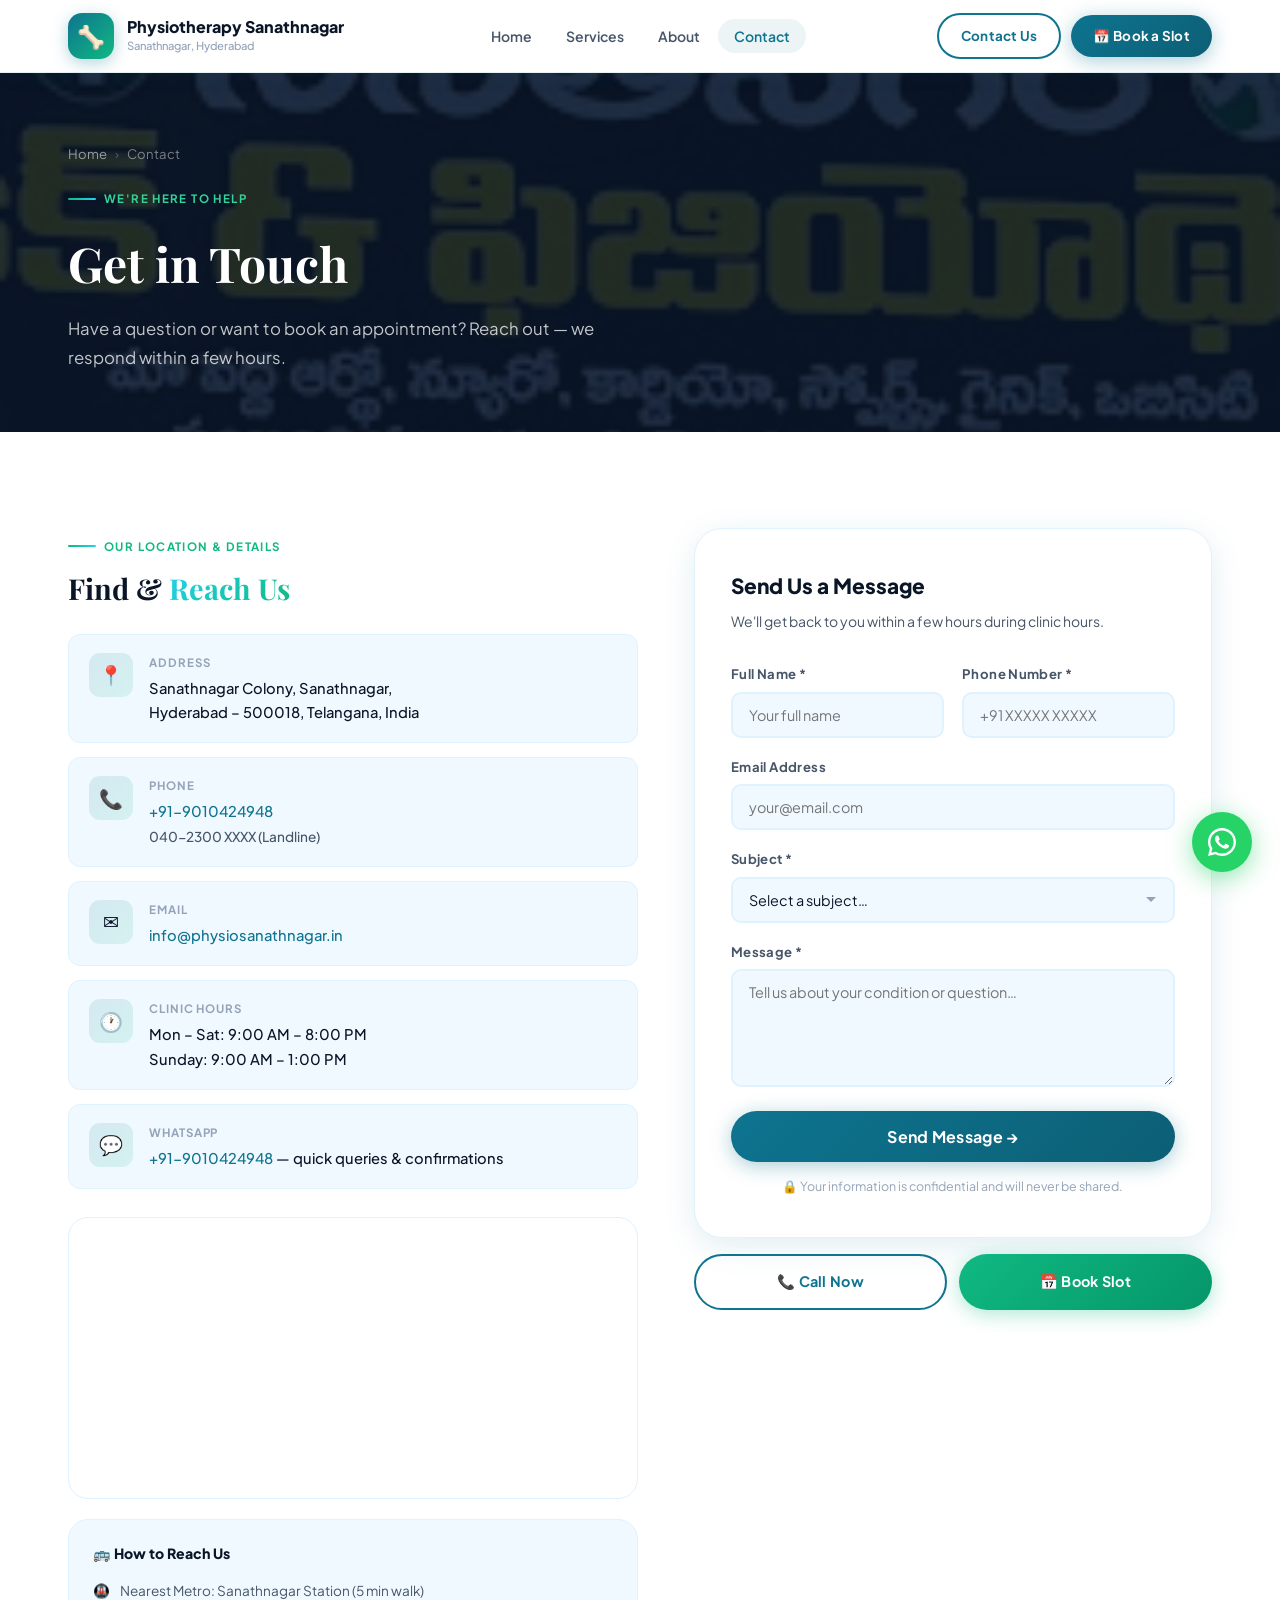
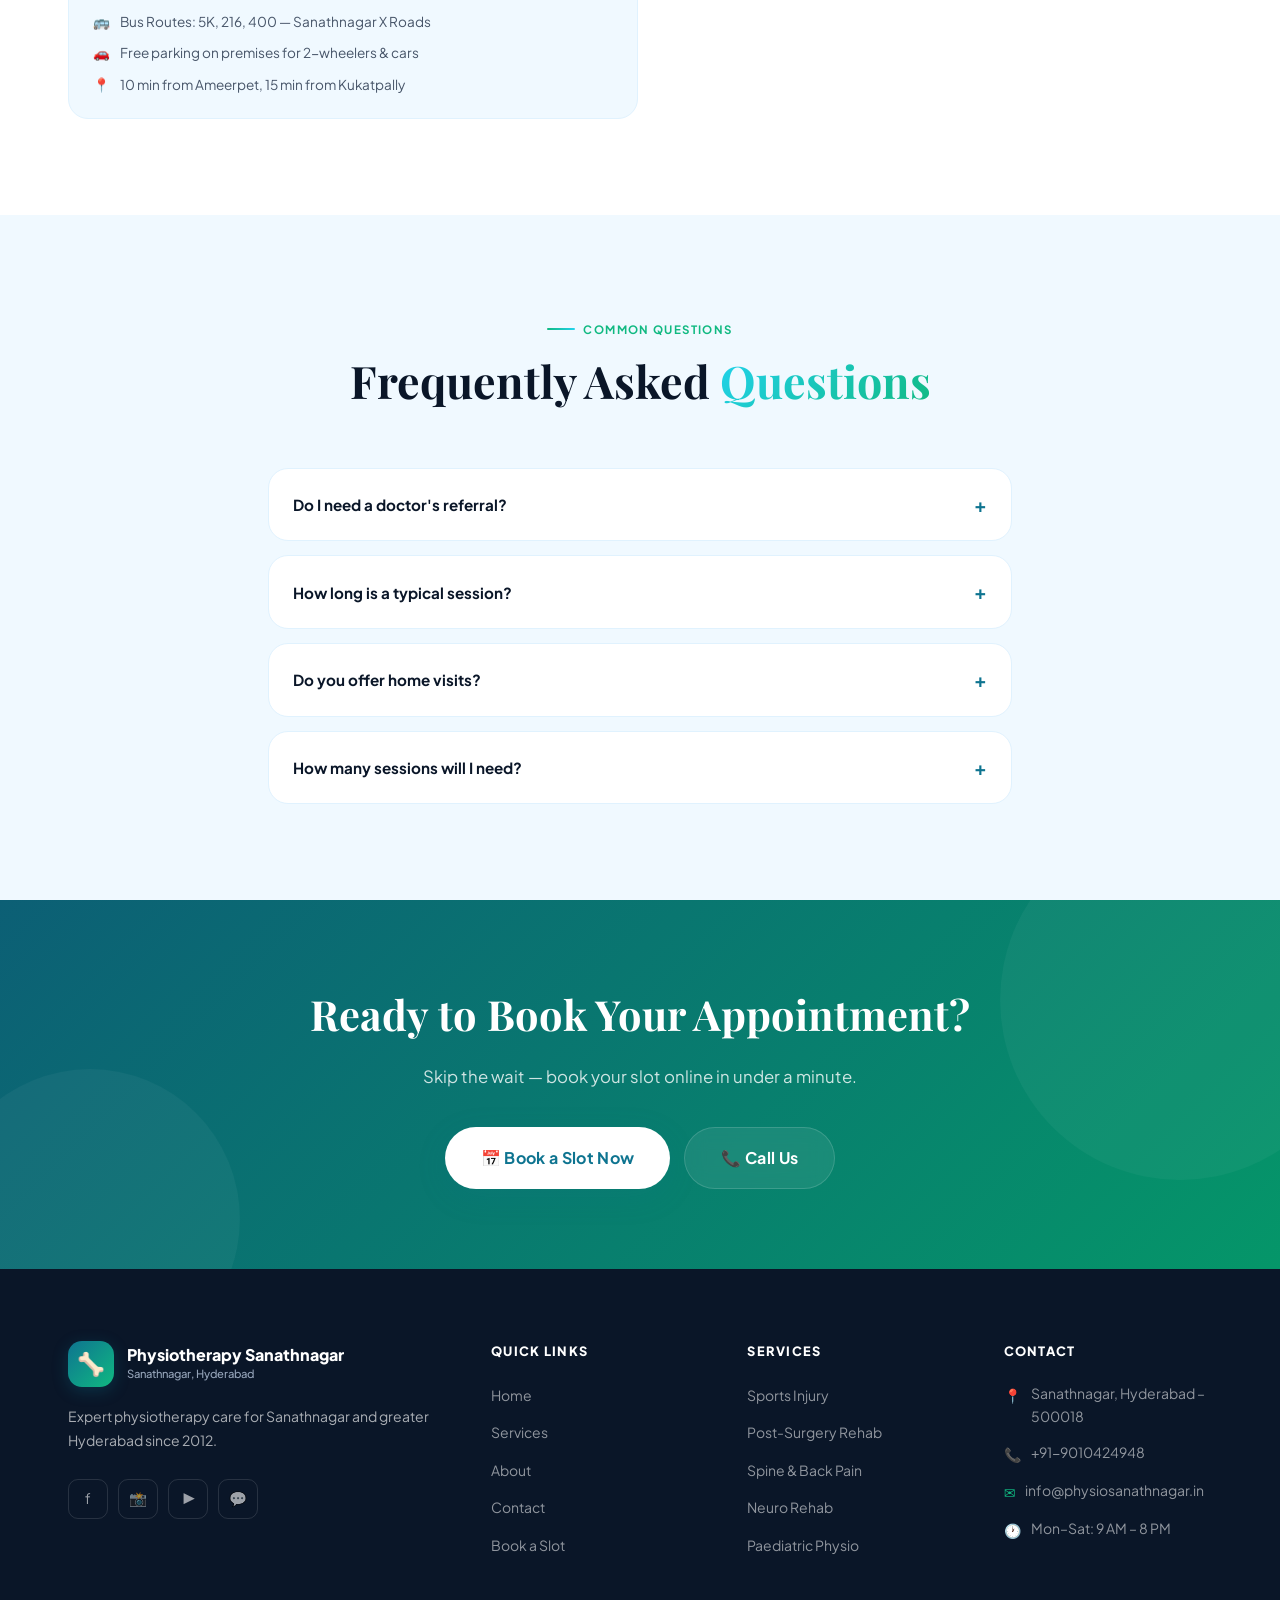
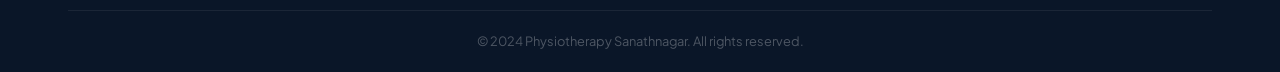
==== commit e473dddb: "Remove health insurance FAQ entry" ====
--- a/contact.html
+++ b/contact.html
@@ -200,10 +200,6 @@
       <details style="background:var(--bg-white);border:1.5px solid var(--border);border-radius:var(--radius-lg);padding:20px 24px;">
         <summary style="font-weight:700;color:var(--text-dark);cursor:pointer;font-size:0.95rem;list-style:none;display:flex;justify-content:space-between;align-items:center;">How long is a typical session? <span style="color:var(--primary);font-size:1.2rem;">+</span></summary>
         <p style="margin-top:12px;font-size:0.875rem;color:var(--text-mid);line-height:1.7;">Initial assessment sessions are 45–60 minutes. Follow-up treatment sessions are 30–45 minutes. Duration varies based on your condition and treatment required.</p>
-      </details>
-      <details style="background:var(--bg-white);border:1.5px solid var(--border);border-radius:var(--radius-lg);padding:20px 24px;">
-        <summary style="font-weight:700;color:var(--text-dark);cursor:pointer;font-size:0.95rem;list-style:none;display:flex;justify-content:space-between;align-items:center;">Do you accept health insurance? <span style="color:var(--primary);font-size:1.2rem;">+</span></summary>
-        <p style="margin-top:12px;font-size:0.875rem;color:var(--text-mid);line-height:1.7;">Yes — we work with major health insurance providers including Medi-Assist, Star Health, and government schemes like Aarogyasri/EHS. Call us to confirm your plan.</p>
       </details>
       <details style="background:var(--bg-white);border:1.5px solid var(--border);border-radius:var(--radius-lg);padding:20px 24px;">
         <summary style="font-weight:700;color:var(--text-dark);cursor:pointer;font-size:0.95rem;list-style:none;display:flex;justify-content:space-between;align-items:center;">Do you offer home visits? <span style="color:var(--primary);font-size:1.2rem;">+</span></summary>
--- a/css/styles.css
+++ b/css/styles.css
@@ -203,130 +203,237 @@
 
 /* ── HERO ── */
 .hero {
-  background:var(--navy);
+  background: linear-gradient(135deg, #050e1a 0%, #0a1628 40%, #0c2340 70%, #0a1628 100%);
   position:relative; overflow:hidden;
   min-height:92vh; display:flex; align-items:center;
 }
 
+/* Gradient mesh orbs */
+.hero::before {
+  content:'';
+  position:absolute; inset:0; z-index:0;
+  background:
+    radial-gradient(ellipse 70% 60% at 80% 20%, rgba(14,116,144,0.35) 0%, transparent 60%),
+    radial-gradient(ellipse 50% 50% at 10% 80%, rgba(16,185,129,0.2) 0%, transparent 55%),
+    radial-gradient(ellipse 40% 40% at 60% 90%, rgba(34,211,238,0.12) 0%, transparent 50%);
+}
+
+/* Subtle grid lines */
+.hero::after {
+  content:'';
+  position:absolute; inset:0; z-index:0;
+  background-image:
+    linear-gradient(rgba(255,255,255,0.025) 1px, transparent 1px),
+    linear-gradient(90deg, rgba(255,255,255,0.025) 1px, transparent 1px);
+  background-size: 60px 60px;
+}
+
 .hero-bg-image {
-  position:absolute; inset:0;
+  position:absolute; inset:0; z-index:0;
   background:url('../images/2.jpg') center/cover no-repeat;
-  opacity:0.18;
-  filter:blur(2px);
+  opacity:0.06;
+  filter:blur(3px) saturate(0.5);
 }
 
 .hero-grid {
   display:grid; grid-template-columns:1fr 1fr;
   gap:70px; align-items:center;
-  padding:80px 0 70px;
+  padding:90px 0 80px;
   position:relative; z-index:1;
 }
 
 .hero-eyebrow {
   display:inline-flex; align-items:center; gap:10px;
-  background:rgba(16,185,129,0.15); border:1px solid rgba(16,185,129,0.3);
+  background:rgba(16,185,129,0.12); border:1px solid rgba(16,185,129,0.35);
   color:#34d399; font-size:0.75rem; font-weight:700;
-  letter-spacing:0.1em; text-transform:uppercase;
-  padding:7px 16px; border-radius:50px; margin-bottom:24px;
+  letter-spacing:0.12em; text-transform:uppercase;
+  padding:8px 18px; border-radius:50px; margin-bottom:28px;
+  backdrop-filter:blur(8px);
 }
 .hero-eyebrow .dot {
   width:7px; height:7px; border-radius:50%;
   background:#34d399; animation:pulse 2s infinite;
 }
 @keyframes pulse {
-  0%,100% { opacity:1; transform:scale(1); }
-  50% { opacity:0.5; transform:scale(1.4); }
+  0%,100% { opacity:1; transform:scale(1); box-shadow:0 0 0 0 rgba(52,211,153,0.4); }
+  50% { opacity:0.7; transform:scale(1.3); box-shadow:0 0 0 5px rgba(52,211,153,0); }
 }
 
 .hero h1 {
   font-family:var(--font-display);
-  font-size:clamp(2.4rem,4.5vw,3.6rem);
-  font-weight:800; color:#fff; line-height:1.12;
-  margin-bottom:22px;
+  font-size:clamp(2.5rem,4.8vw,3.9rem);
+  font-weight:800; color:#fff; line-height:1.1;
+  margin-bottom:24px;
+  text-shadow:0 2px 40px rgba(0,0,0,0.5);
 }
 .hero h1 .gradient-text {
-  background:linear-gradient(135deg,var(--primary-light),#34d399);
+  background:linear-gradient(135deg, #22d3ee 0%, #34d399 50%, #6ee7b7 100%);
   -webkit-background-clip:text; -webkit-text-fill-color:transparent; background-clip:text;
+  filter:drop-shadow(0 0 20px rgba(34,211,238,0.35));
 }
 
 .hero-desc {
-  font-size:1.08rem; color:rgba(255,255,255,0.72);
-  margin-bottom:38px; line-height:1.8; max-width:480px;
+  font-size:1.08rem; color:rgba(255,255,255,0.7);
+  margin-bottom:40px; line-height:1.85; max-width:480px;
 }
 
 .hero-actions { display:flex; gap:14px; flex-wrap:wrap; margin-bottom:52px; }
 
 .hero-stats {
   display:grid; grid-template-columns:repeat(3,1fr);
-  gap:1px; background:rgba(255,255,255,0.08);
+  gap:1px; background:rgba(255,255,255,0.07);
   border:1px solid rgba(255,255,255,0.1);
-  border-radius:16px; overflow:hidden;
+  border-radius:18px; overflow:hidden;
+  backdrop-filter:blur(12px);
 }
 .hero-stat {
   background:rgba(255,255,255,0.04);
-  padding:20px 18px; text-align:center;
+  padding:20px 16px; text-align:center;
   transition:background var(--transition);
 }
-.hero-stat:hover { background:rgba(255,255,255,0.08); }
+.hero-stat:hover { background:rgba(255,255,255,0.09); }
 .hero-stat-num {
-  font-size:1.9rem; font-weight:800;
+  font-size:2rem; font-weight:800;
   background:linear-gradient(135deg,var(--primary-light),#34d399);
   -webkit-background-clip:text; -webkit-text-fill-color:transparent; background-clip:text;
   line-height:1; margin-bottom:5px;
 }
-.hero-stat-label { font-size:0.75rem; color:rgba(255,255,255,0.55); font-weight:500; }
-
-/* Hero Right — Image stack */
-.hero-visual { position:relative; height:560px; }
+.hero-stat-label { font-size:0.73rem; color:rgba(255,255,255,0.5); font-weight:500; }
+
+/* ── Hero Right — Premium Image Frame ── */
+.hero-visual { position:relative; height:580px; }
+
+/* Outer glow ring */
+.hero-visual-glow {
+  position:absolute;
+  top:-20px; left:10px; right:-20px; bottom:40px;
+  border-radius:28px;
+  background:linear-gradient(135deg, rgba(14,116,144,0.5), rgba(16,185,129,0.3), rgba(34,211,238,0.2));
+  filter:blur(24px);
+  z-index:0;
+}
 
 .hero-img-main {
-  position:absolute; top:0; left:30px; right:0; bottom:60px;
-  border-radius:var(--radius-xl);
+  position:absolute; top:0; left:30px; right:0; bottom:64px;
+  border-radius:24px;
   overflow:hidden;
-  box-shadow:var(--shadow-dark);
-}
+  box-shadow:
+    0 0 0 1px rgba(34,211,238,0.2),
+    0 0 0 4px rgba(14,116,144,0.15),
+    0 30px 80px rgba(0,0,0,0.6),
+    0 0 60px rgba(14,116,144,0.25);
+  z-index:1;
+  transition:transform 0.6s ease;
+}
+.hero-img-main:hover { transform:scale(1.01); }
 .hero-img-main img { width:100%; height:100%; object-fit:cover; }
 
+/* Teal border accent on main image */
+.hero-img-main::after {
+  content:'';
+  position:absolute; inset:0;
+  border-radius:24px;
+  background:linear-gradient(
+    135deg,
+    rgba(34,211,238,0.18) 0%,
+    transparent 40%,
+    transparent 60%,
+    rgba(16,185,129,0.12) 100%
+  );
+  pointer-events:none; z-index:2;
+}
+
 .hero-img-secondary {
-  position:absolute; bottom:0; left:0; width:52%;
-  border-radius:var(--radius-lg);
+  position:absolute; bottom:0; left:0; width:50%;
+  border-radius:18px;
   overflow:hidden;
-  border:4px solid var(--navy);
-  box-shadow:var(--shadow-dark);
-}
-.hero-img-secondary img { width:100%; height:180px; object-fit:cover; }
+  border:3px solid rgba(10,22,40,0.9);
+  box-shadow:
+    0 0 0 1px rgba(34,211,238,0.25),
+    0 20px 50px rgba(0,0,0,0.5);
+  z-index:2;
+}
+.hero-img-secondary img { width:100%; height:175px; object-fit:cover; }
+.hero-img-secondary::after {
+  content:'';
+  position:absolute; inset:0;
+  background:linear-gradient(to top, rgba(10,22,40,0.4) 0%, transparent 60%);
+  pointer-events:none;
+}
+
+/* Decorative corner accent */
+.hero-visual-corner {
+  position:absolute; top:-14px; left:14px;
+  width:56px; height:56px; z-index:3;
+  border-top:3px solid var(--primary-light);
+  border-left:3px solid var(--primary-light);
+  border-radius:6px 0 0 0;
+  opacity:0.7;
+}
+.hero-visual-corner-br {
+  position:absolute; bottom:52px; right:-14px;
+  width:56px; height:56px; z-index:3;
+  border-bottom:3px solid #34d399;
+  border-right:3px solid #34d399;
+  border-radius:0 0 6px 0;
+  opacity:0.7;
+}
+
+/* Floating dots decoration */
+.hero-dots {
+  position:absolute; top:30px; right:-30px;
+  width:110px; height:110px; z-index:0;
+  background-image: radial-gradient(circle, rgba(34,211,238,0.4) 1.5px, transparent 1.5px);
+  background-size:14px 14px;
+  opacity:0.6;
+}
 
 .hero-badge {
-  position:absolute; top:24px; right:24px;
-  background:rgba(10,22,40,0.9); backdrop-filter:blur(16px);
+  position:absolute; top:32px; right:20px; z-index:4;
+  background:rgba(8,18,34,0.88); backdrop-filter:blur(20px);
   border:1px solid rgba(255,255,255,0.12);
-  border-radius:14px; padding:14px 18px;
+  border-radius:16px; padding:14px 18px;
   display:flex; gap:12px; align-items:center;
-  box-shadow:0 8px 32px rgba(0,0,0,0.3);
+  box-shadow:0 12px 40px rgba(0,0,0,0.4), 0 0 0 1px rgba(34,211,238,0.1);
 }
 .hero-badge-icon { font-size:1.6rem; }
 .hero-badge-text { display:flex; flex-direction:column; }
 .hero-badge-num { font-size:1.3rem; font-weight:800; color:#fff; line-height:1; }
-.hero-badge-label { font-size:0.72rem; color:rgba(255,255,255,0.55); }
+.hero-badge-label { font-size:0.72rem; color:rgba(255,255,255,0.5); margin-top:2px; }
 
 .hero-badge-2 {
-  position:absolute; bottom:80px; right:10px;
-  background:linear-gradient(135deg,var(--accent),var(--accent-dark));
-  border-radius:50px; padding:10px 18px;
+  position:absolute; bottom:85px; right:4px; z-index:4;
+  background:linear-gradient(135deg, #10b981, #059669);
+  border-radius:50px; padding:11px 20px;
   display:flex; align-items:center; gap:8px;
-  box-shadow:0 8px 24px rgba(16,185,129,0.4);
+  box-shadow:0 8px 28px rgba(16,185,129,0.45), 0 0 0 1px rgba(255,255,255,0.1);
   color:#fff; font-size:0.82rem; font-weight:700;
-  animation:float 3s ease-in-out infinite;
+  animation:float 3.2s ease-in-out infinite;
+  white-space:nowrap;
 }
 @keyframes float {
   0%,100% { transform:translateY(0); }
-  50% { transform:translateY(-8px); }
+  50% { transform:translateY(-9px); }
+}
+
+/* Pulsing ring behind badge-2 */
+.hero-badge-2::before {
+  content:'';
+  position:absolute; inset:-6px;
+  border-radius:50px;
+  border:2px solid rgba(16,185,129,0.3);
+  animation:ringPulse 2.5s ease-in-out infinite;
+}
+@keyframes ringPulse {
+  0%,100% { opacity:1; transform:scale(1); }
+  50% { opacity:0; transform:scale(1.15); }
 }
 
 @media(max-width:880px) {
   .hero-grid { grid-template-columns:1fr; gap:48px; }
-  .hero-visual { height:380px; }
-  .hero-img-main { left:0; bottom:48px; }
+  .hero-visual { height:390px; }
+  .hero-img-main { left:0; bottom:52px; }
+  .hero-dots { display:none; }
 }
 
 /* ── TRUST STRIP ── */
